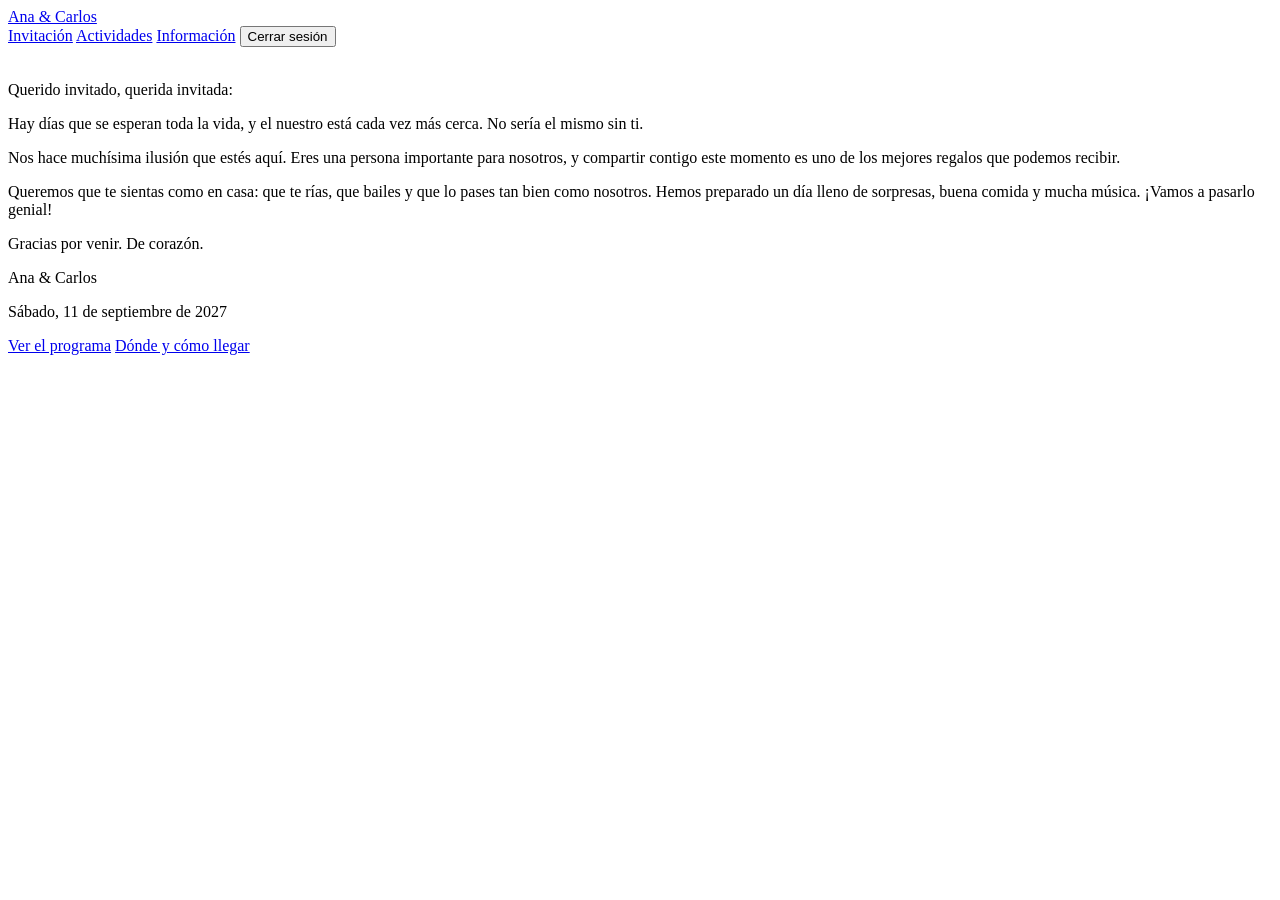
==== public/index.html @ 8078945c "Add files via upload" ====
<!DOCTYPE html>
<html lang="es">
<head>
  <meta charset="UTF-8">
  <meta name="viewport" content="width=device-width, initial-scale=1">
  <title>Nuestra invitación</title>
  <link rel="stylesheet" href="/style.css">
</head>
<body>
  <header><div class="caja">
    <a class="logo" href="/">Ana &amp; Carlos</a>
    <nav>
      <a href="/">Invitación</a>
      <a href="/actividades">Actividades</a>
      <a href="/informacion">Información</a>
      <a href="/panel" id="adminlink" hidden>Administración</a>
      <button class="sec" id="salir">Cerrar sesión</button>
    </nav>
  </div></header>
  <main class="caja">
    <article class="carta">
      <img class="anillos" src="/img/anillos.svg" alt="">
      <p class="saludo">Querido invitado, querida invitada:</p>
      <p>Hay días que se esperan toda la vida, y el nuestro está cada vez más cerca. No sería el mismo sin ti.</p>
      <p>Nos hace muchísima ilusión que estés aquí. Eres una persona importante para nosotros, y compartir contigo este momento es uno de los mejores regalos que podemos recibir.</p>
      <p>Queremos que te sientas como en casa: que te rías, que bailes y que lo pases tan bien como nosotros. Hemos preparado un día lleno de sorpresas, buena comida y mucha música. ¡Vamos a pasarlo genial!</p>
      <p>Gracias por venir. De corazón.</p>
      <p class="firma">Ana &amp; Carlos</p>
      <!-- CAMBIA la fecha aquí y en la línea FECHA del script -->
      <p class="fecha">Sábado, 11 de septiembre de 2027</p>
      <p class="cuenta" id="cuenta"></p>
      <div class="acciones">
        <a class="boton" href="/actividades">Ver el programa</a>
        <a class="boton claro" href="/informacion">Dónde y cómo llegar</a>
      </div>
    </article>
  </main>
  <script src="/app.js"></script>
  <script>
    iniciar();
    const FECHA = new Date('2027-09-11T10:00:00'); // CAMBIA la fecha de la boda
    const d = Math.ceil((FECHA - new Date()) / 864e5);
    document.getElementById('cuenta').textContent =
      d > 1 ? 'Faltan ' + d + ' días' : d === 1 ? 'Es mañana' : d === 0 ? 'Es hoy' : 'Gracias por acompañarnos';
  </script>
</body>
</html>
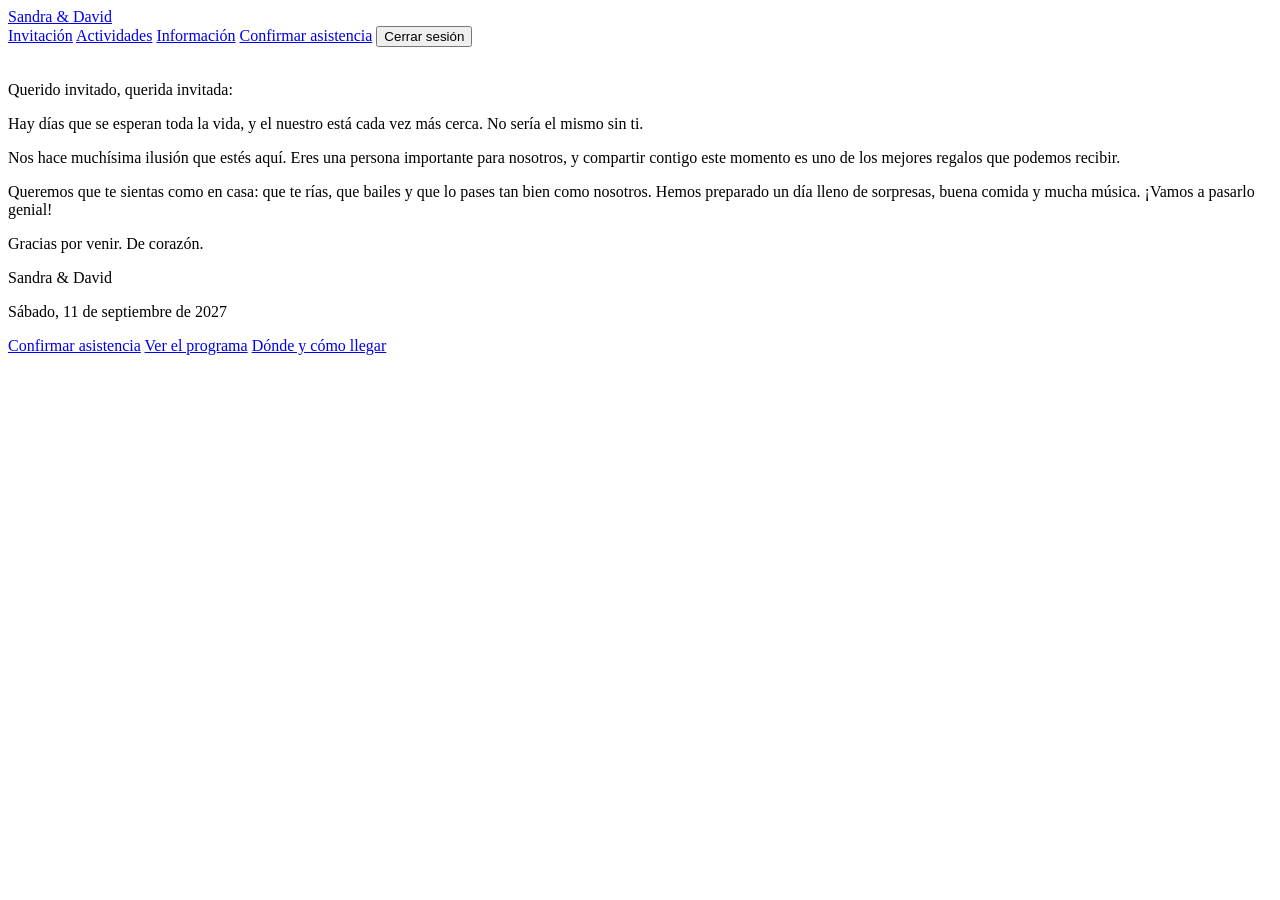
==== commit cd82aa81: "Add files via upload" ====
--- a/public/index.html
+++ b/public/index.html
@@ -8,11 +8,12 @@
 </head>
 <body>
   <header><div class="caja">
-    <a class="logo" href="/">Ana &amp; Carlos</a>
+    <a class="logo" href="/">Sandra &amp; David</a>
     <nav>
       <a href="/">Invitación</a>
       <a href="/actividades">Actividades</a>
       <a href="/informacion">Información</a>
+      <a class="cta" href="/asistencia">Confirmar asistencia</a>
       <a href="/panel" id="adminlink" hidden>Administración</a>
       <button class="sec" id="salir">Cerrar sesión</button>
     </nav>
@@ -25,12 +26,13 @@
       <p>Nos hace muchísima ilusión que estés aquí. Eres una persona importante para nosotros, y compartir contigo este momento es uno de los mejores regalos que podemos recibir.</p>
       <p>Queremos que te sientas como en casa: que te rías, que bailes y que lo pases tan bien como nosotros. Hemos preparado un día lleno de sorpresas, buena comida y mucha música. ¡Vamos a pasarlo genial!</p>
       <p>Gracias por venir. De corazón.</p>
-      <p class="firma">Ana &amp; Carlos</p>
+      <p class="firma">Sandra &amp; David</p>
       <!-- CAMBIA la fecha aquí y en la línea FECHA del script -->
       <p class="fecha">Sábado, 11 de septiembre de 2027</p>
       <p class="cuenta" id="cuenta"></p>
       <div class="acciones">
-        <a class="boton" href="/actividades">Ver el programa</a>
+        <a class="boton" href="/asistencia">Confirmar asistencia</a>
+        <a class="boton claro" href="/actividades">Ver el programa</a>
         <a class="boton claro" href="/informacion">Dónde y cómo llegar</a>
       </div>
     </article>
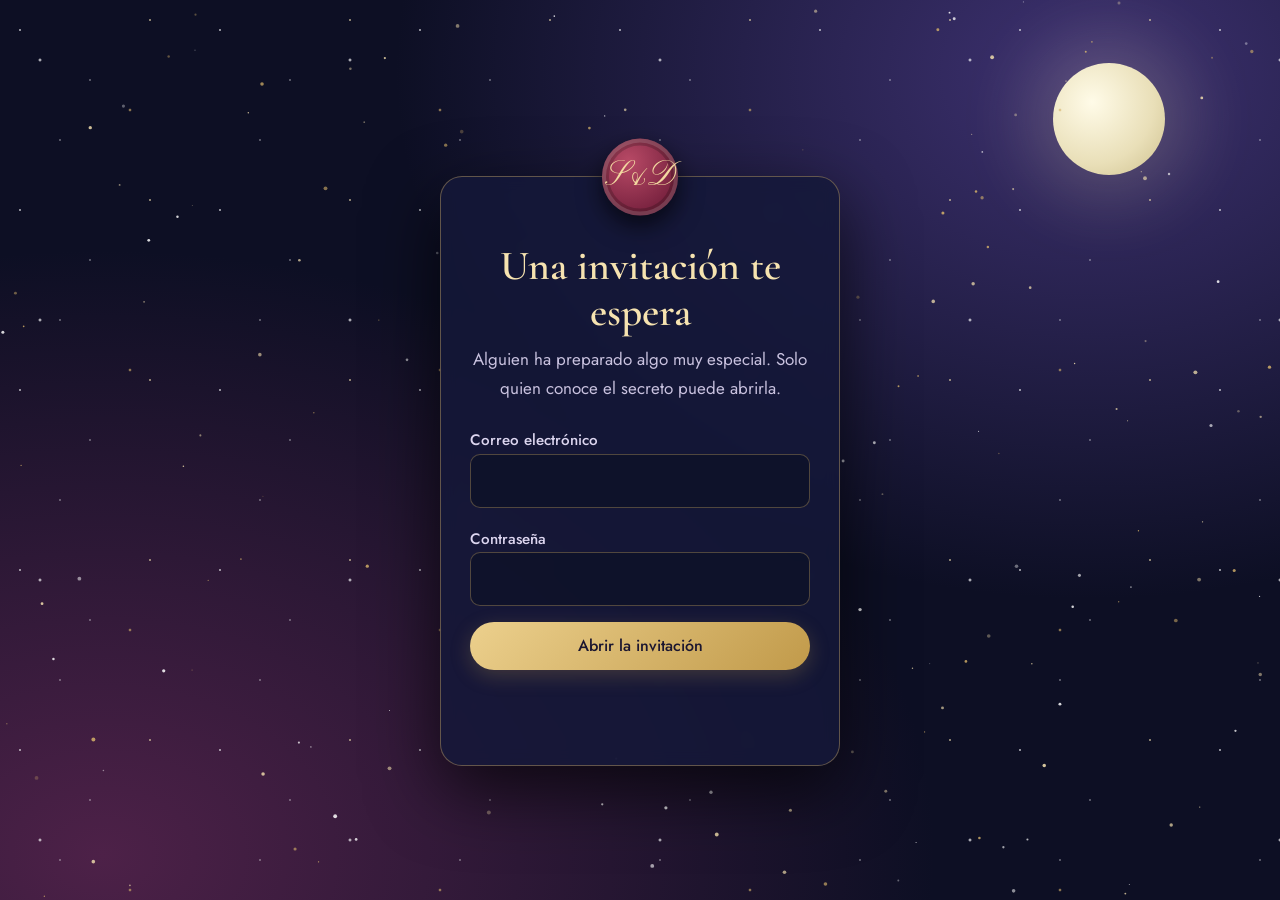
==== commit ce191775: "Add files via upload" ====
--- a/public/index.html
+++ b/public/index.html
@@ -21,14 +21,15 @@
   <main class="caja">
     <article class="carta">
       <img class="anillos" src="/img/anillos.svg" alt="">
-      <p class="saludo">Querido invitado, querida invitada:</p>
-      <p>Hay días que se esperan toda la vida, y el nuestro está cada vez más cerca. No sería el mismo sin ti.</p>
-      <p>Nos hace muchísima ilusión que estés aquí. Eres una persona importante para nosotros, y compartir contigo este momento es uno de los mejores regalos que podemos recibir.</p>
-      <p>Queremos que te sientas como en casa: que te rías, que bailes y que lo pases tan bien como nosotros. Hemos preparado un día lleno de sorpresas, buena comida y mucha música. ¡Vamos a pasarlo genial!</p>
-      <p>Gracias por venir. De corazón.</p>
+      <p>Si estás leyendo estas palabras es porque queremos que sigas formando parte de nuestra historia y de todo lo bonito que está por venir.</p>
+      <p>Desde el principio tuvimos claro que queríamos una boda íntima, rodeados de las personas que hacen nuestra vida más bonita.</p>
+      <p>Hoy celebramos nuestro amor, los recuerdos que hemos construido juntos y todos los momentos que aún nos quedan por compartir.</p>
+      <p>Queremos que disfrutes de este día tanto como nosotros. Que brindes, que te emociones, que bailes y, sobre todo, que te sientas entre los tuyos.</p>
+      <p class="destacada">Porque lo que hace verdaderamente especial este día no es cómo lo celebramos, sino con quién lo compartimos.</p>
+      <p>Gracias por estar hoy aquí, pero, sobre todo, gracias por estar siempre.</p>
+      <p class="cierre">Con todo nuestro cariño,</p>
       <p class="firma">Sandra &amp; David</p>
-      <!-- CAMBIA la fecha aquí y en la línea FECHA del script -->
-      <p class="fecha">Sábado, 11 de septiembre de 2027</p>
+      <p class="fecha">27 de febrero de 2027</p>
       <p class="cuenta" id="cuenta"></p>
       <div class="acciones">
         <a class="boton" href="/asistencia">Confirmar asistencia</a>
@@ -40,7 +41,7 @@
   <script src="/app.js"></script>
   <script>
     iniciar();
-    const FECHA = new Date('2027-09-11T10:00:00'); // CAMBIA la fecha de la boda
+    const FECHA = new Date('2027-02-27T10:00:00'); // CAMBIA la fecha de la boda
     const d = Math.ceil((FECHA - new Date()) / 864e5);
     document.getElementById('cuenta').textContent =
       d > 1 ? 'Faltan ' + d + ' días' : d === 1 ? 'Es mañana' : d === 0 ? 'Es hoy' : 'Gracias por acompañarnos';
--- a/style.css
+++ b/style.css
@@ -0,0 +1,154 @@
+@import url("https://fonts.googleapis.com/css2?family=Cormorant+Garamond:ital,wght@0,500;0,600;1,500&family=Jost:wght@400;500&family=Pinyon+Script&display=swap");
+@view-transition{navigation:auto}
+:root{--oro:#d6b36a;--ciruela:#7a3b52;--tinta:#2b2438;--rosa:#e9b8b5;--salvia:#b9d1a6;--cielo:#a9d3e8;--lila:#c9b6e6;--sol:#f3d58a;
+--serif:"Cormorant Garamond",Georgia,serif;--sans:Jost,"Segoe UI",Arial,sans-serif;--script:"Pinyon Script","Brush Script MT",cursive}
+*{box-sizing:border-box}
+html{scroll-behavior:smooth}
+body{margin:0;min-height:100dvh;color:var(--tinta);font:400 1.0625rem/1.7 var(--sans);background:linear-gradient(160deg,#f7dcd8 0%,#e6dbf2 50%,#d2e6f1 100%) fixed}
+.caja{width:min(100% - 2rem,64rem);margin-inline:auto}
+header{background:#ffffffb3;backdrop-filter:blur(8px);border-bottom:1px solid #fff}
+header .caja{display:flex;justify-content:space-between;align-items:center;gap:.6rem 1.5rem;flex-wrap:wrap;padding-block:.7rem}
+.logo{font:2rem var(--script);color:var(--ciruela);text-decoration:none}
+nav{display:flex;gap:.4rem 1.3rem;align-items:center;flex-wrap:wrap}
+nav a{color:var(--tinta);text-decoration:none;padding-block:.2rem;border-bottom:2px solid transparent}
+nav a:hover,nav a[aria-current]{border-color:var(--oro)}
+main{padding-block:clamp(1.5rem,5vw,3.5rem) 4rem}
+h1,h2,h3{font-family:var(--serif);font-weight:600;line-height:1.1;margin:0}
+h1{font-size:clamp(2.4rem,7vw,4rem)}
+h2{font-size:clamp(1.7rem,4vw,2.2rem)}
+h3{font-size:1.45rem;margin-bottom:.25rem}
+p{margin:0 0 1rem}
+.centro{text-align:center}
+.centro p{margin-inline:auto;max-width:44ch}
+button,.boton{font:500 1rem var(--sans);color:#fff;border:0;border-radius:999px;padding:.8rem 1.7rem;cursor:pointer;text-decoration:none;display:inline-block;background:linear-gradient(135deg,#9a4a69,var(--ciruela));box-shadow:0 6px 16px #7a3b5240}
+button:hover,.boton:hover{filter:brightness(1.1)}
+.boton.claro,button.sec{background:#fff;color:var(--ciruela);box-shadow:inset 0 0 0 1.5px var(--ciruela)}
+button.sec{padding:.35rem 1rem;font-size:.95rem}
+:focus-visible{outline:3px solid var(--oro);outline-offset:3px}
+.acciones{display:flex;gap:.8rem;justify-content:center;flex-wrap:wrap}
+/* Carta de invitación */
+.carta{position:relative;width:min(100%,40rem);margin:0 auto;padding:clamp(3.5rem,9vw,5.5rem) clamp(1.4rem,6vw,4rem);background:#fffdf8;border-radius:6px;box-shadow:0 2px 0 #fff,0 24px 60px #4a2f6330;text-align:center;overflow:hidden}
+.carta::before,.carta::after{content:"";position:absolute;width:clamp(6.5rem,26vw,10rem);aspect-ratio:11/6;background:url(/img/rama.svg) center/contain no-repeat;pointer-events:none}
+.carta::before{top:.6rem;left:.6rem}
+.carta::after{bottom:.6rem;right:.6rem;transform:rotate(180deg)}
+.carta img.anillos{width:5rem;margin-bottom:.4rem}
+.carta .saludo{font:2.3rem var(--script);color:var(--ciruela);margin-bottom:1.2rem}
+.carta p{font:500 clamp(1.2rem,3.2vw,1.4rem)/1.65 var(--serif)}
+.carta .firma{font:clamp(3rem,12vw,4.6rem)/1 var(--script);color:var(--ciruela);margin:.8rem 0 .4rem}
+.carta .fecha{font:1rem var(--sans);letter-spacing:.04em}
+.cuenta{font:italic 500 1.8rem var(--serif);color:var(--ciruela);margin:.2rem 0 1.6rem}
+/* Programa */
+.titulo{margin-bottom:2.5rem}
+.titulo .script{display:block;font:clamp(2rem,6vw,3rem) var(--script);color:var(--ciruela)}
+.linea{list-style:none;margin:0 auto;padding:0;max-width:58rem;position:relative;display:grid;gap:1.6rem}
+.linea::before{content:"";position:absolute;left:50%;top:0;bottom:0;width:3px;transform:translateX(-50%);background:linear-gradient(var(--rosa),var(--lila),var(--cielo));border-radius:3px}
+.linea li{position:relative;width:calc(50% - 2.2rem);background:#fffdf8;border-radius:16px;padding:1.2rem 1.5rem 1.3rem;border-top:6px solid var(--c);box-shadow:0 10px 28px #4a2f6322}
+.linea li:nth-child(even){justify-self:end}
+.linea li::after{content:attr(data-i);position:absolute;top:.9rem;right:-3.4rem;width:2.4rem;height:2.4rem;border-radius:50%;background:var(--c);display:grid;place-items:center;font-size:1.25rem;box-shadow:0 0 0 5px #ffffffb0}
+.linea li:nth-child(even)::after{right:auto;left:-3.4rem}
+.linea time{font:500 .95rem var(--sans);color:var(--ciruela);font-variant-numeric:tabular-nums}
+.linea p{margin:.2rem 0 0}
+/* Información */
+.lugares{display:grid;grid-template-columns:repeat(auto-fit,minmax(min(100%,22rem),1fr));gap:1.8rem}
+.lugar{background:#fffdf8;border-radius:18px;overflow:hidden;box-shadow:0 12px 32px #4a2f6326;display:flex;flex-direction:column}
+.lugar .cab{padding:1.4rem 1.6rem;background:linear-gradient(135deg,var(--c1),var(--c2))}
+.lugar .cab span{font-size:2rem}
+.lugar .cuerpo{padding:1.4rem 1.6rem 1.6rem;display:grid;gap:.4rem;flex:1;align-content:start}
+.lugar iframe{width:100%;height:15rem;border:0;border-radius:12px;margin:.6rem 0 1rem}
+.lugar .boton{justify-self:start}
+.notas{display:grid;grid-template-columns:repeat(auto-fit,minmax(min(100%,15rem),1fr));gap:1.4rem;margin-top:1.8rem}
+.notas div{background:#ffffffcc;border-radius:14px;padding:1.2rem 1.4rem;border-left:6px solid var(--c)}
+.notas p{margin:0}
+/* Formularios y panel */
+form{display:grid;gap:1rem;max-width:26rem}
+label{font-weight:500;font-size:.95rem}
+input,select{width:100%;font:inherit;padding:.7rem .8rem;border:1px solid #b5a8c8;border-radius:10px;background:#fff;color:var(--tinta)}
+.msg{min-height:1.5rem;font-size:.95rem;margin:0}
+.msg.error{color:#a3261f}
+.tabla{overflow-x:auto;margin-top:2rem;background:#ffffffcc;border-radius:14px;padding:.5rem 1rem}
+table{border-collapse:collapse;width:100%}
+th,td{text-align:left;padding:.6rem .5rem;border-bottom:1px solid #e3dcee}
+/* Acceso misterioso */
+.noche{min-height:100dvh;display:grid;place-items:center;padding:1.5rem;color:#eee9f7;position:relative;overflow:hidden;
+background:radial-gradient(ellipse at 85% 8%,#3d3170 0,transparent 45%),radial-gradient(ellipse at 8% 95%,#4d2148 0,transparent 50%),#0d0f24 fixed}
+.noche::before,.noche::after{content:"";position:absolute;inset:0;pointer-events:none}
+.noche::before{background-image:radial-gradient(1.5px 1.5px at 20px 30px,#fff,transparent),radial-gradient(1px 1px at 90px 80px,#fff,transparent),radial-gradient(1.5px 1.5px at 150px 20px,#f6e3b0,transparent),radial-gradient(1px 1px at 60px 140px,#fff,transparent);background-size:200px 180px}
+.noche::after{background-image:radial-gradient(2px 2px at 40px 60px,#fff,transparent),radial-gradient(1.8px 1.8px at 130px 110px,var(--oro),transparent);background-size:310px 260px;animation:brillo 5s ease-in-out infinite alternate}
+@keyframes brillo{from{opacity:.2}to{opacity:1}}
+.luna{position:absolute;top:7%;right:9%;width:clamp(3.8rem,12vw,7rem);aspect-ratio:1;border-radius:50%;background:radial-gradient(circle at 35% 35%,#fffbe8,#e9dfb8 60%,#cdbf8c);box-shadow:0 0 70px 24px #f6e3b030}
+.noche>main{position:relative;z-index:1;padding:0;width:min(92vw,25rem)}
+.puerta{margin-top:2.6rem;text-align:center;padding:0 1.8rem 2rem;background:#151839d9;backdrop-filter:blur(8px);border:1px solid #d6b36a66;border-radius:22px;box-shadow:0 24px 70px #000a}
+.sello{width:4.8rem;height:4.8rem;margin:0 auto 1rem;transform:translateY(-2.4rem);border-radius:50%;display:grid;place-items:center;font:2.1rem var(--script);color:#f3d9a0;background:radial-gradient(circle at 35% 30%,#b84a66,#7a2340 70%);box-shadow:inset 0 0 0 4px #ffffff24,inset 0 0 0 7px #0003,0 10px 24px #000a}
+.puerta .sello+h1{margin-top:-1.6rem}
+.puerta h1{font-size:clamp(2rem,8vw,2.6rem);color:#f6e3b0;margin-bottom:.6rem}
+.puerta p{color:#c9c2df;margin-bottom:1.4rem}
+.puerta form{text-align:left;margin-inline:auto}
+.puerta label{color:#ddd6f0}
+.puerta input{background:#0d0f2499;border-color:#d6b36a55;color:#fff}
+.puerta button{width:100%;background:linear-gradient(135deg,#ecd08d,#c19a4a);color:#1b1630;box-shadow:0 6px 20px #c19a4a40}
+.puerta .msg.error{color:#ff9d9d}
+@media(max-width:760px){
+.linea::before{left:1.2rem}
+.linea li,.linea li:nth-child(even){width:auto;margin-left:3.4rem;justify-self:auto}
+.linea li::after,.linea li:nth-child(even)::after{left:-3.4rem;right:auto}}
+@media(prefers-reduced-motion:reduce){html{scroll-behavior:auto}.noche::after{animation:none}@view-transition{navigation:none}}
+
+/* ===== v5: fondo, transiciones, asistencia, programa grande ===== */
+#cielo{position:fixed;inset:0;width:100%;height:100%;z-index:-1;pointer-events:none}
+nav a.cta{background:linear-gradient(135deg,#e0558a,#b8449a);color:#fff;border:0;border-radius:999px;padding:.3rem 1.1rem;box-shadow:0 4px 12px #b8449a55}
+nav a.cta:hover,nav a.cta[aria-current]{filter:brightness(1.12)}
+/* Transición mágica: la nueva página se abre como un iris dorado */
+::view-transition-old(root){animation:salida .5s ease both}
+::view-transition-new(root){animation:entrada .9s cubic-bezier(.2,.7,.2,1) both}
+@keyframes salida{to{opacity:0;filter:blur(10px) brightness(1.5);transform:scale(1.05)}}
+@keyframes entrada{from{clip-path:circle(0% at 50% 45%);filter:brightness(1.8) blur(8px)}to{clip-path:circle(150% at 50% 45%);filter:none}}
+.sin-vt body{animation:aparecer .8s ease both}
+.sin-vt body.saliendo{opacity:0;filter:blur(10px);transform:scale(1.03);transition:.45s ease}
+@keyframes aparecer{from{opacity:0;filter:blur(8px)}to{opacity:1;filter:none}}
+/* Confirmar asistencia */
+.asistencia{min-height:calc(100dvh - 6rem);display:grid;align-content:center;justify-items:center}
+.asistencia .script{font:clamp(2rem,6vw,3rem) var(--script);color:var(--ciruela)}
+.asistencia h1{margin:.4rem 0 1rem}
+.gigante{display:block;width:min(100%,48rem);margin:2rem auto 1.2rem;padding:clamp(1.8rem,7vw,3.6rem) 1.5rem;border-radius:999px;font:600 clamp(1.8rem,7.4vw,4.2rem)/1.1 var(--serif);letter-spacing:.02em;
+background:linear-gradient(120deg,#e0558a,#b8449a,#f08a5d,#e0558a);background-size:300% 100%;box-shadow:0 0 0 0 #e0558a99,0 22px 50px #b8449a66;animation:latido 2.2s ease-out infinite,fluir 7s linear infinite;transition:transform .3s cubic-bezier(.3,1.6,.5,1)}
+.gigante:hover{transform:scale(1.05) rotate(-.7deg);filter:brightness(1.08)}
+.gigante:active{transform:scale(.97)}
+.gigante.hecho{background:linear-gradient(120deg,#3fa57b,#7cc7a0,#d6b36a,#3fa57b);background-size:300% 100%}
+@keyframes latido{0%{box-shadow:0 0 0 0 #e0558a99,0 22px 50px #b8449a66}70%,100%{box-shadow:0 0 0 38px #e0558a00,0 22px 50px #b8449a66}}
+@keyframes fluir{to{background-position:300% 0}}
+.pequeno{background:none;box-shadow:none;color:var(--ciruela);text-decoration:underline;font-size:.95rem;padding:.5rem 1rem}
+.pequeno:hover{filter:none;background:#ffffff80}
+.estado{min-height:3.2rem;font:italic 500 1.5rem var(--serif);color:var(--ciruela);margin-top:1rem}
+.estado.msg.error{color:#a3261f;font:1rem var(--sans)}
+/* Programa: letra grande y efectos con el ratón */
+.titulo h1{font-size:clamp(3rem,10vw,5.8rem)}
+.linea{max-width:68rem;gap:2.2rem}
+.linea li{padding:1.7rem 2rem 1.8rem;transition:transform .35s cubic-bezier(.2,.8,.2,1),box-shadow .35s,background .35s}
+.linea time{font-size:1.25rem;letter-spacing:.05em}
+.linea h3{font-size:clamp(2.1rem,4.8vw,3rem);margin:.15rem 0 .4rem;transition:color .3s,letter-spacing .3s}
+.linea p{font-size:1.3rem;line-height:1.55}
+.linea li::after{width:3.2rem;height:3.2rem;font-size:1.7rem;right:-3.8rem;transition:transform .55s cubic-bezier(.3,1.6,.5,1)}
+.linea li:nth-child(even)::after{right:auto;left:-3.8rem}
+@media(hover:hover){
+.linea li:hover{transform:translateY(-8px) scale(1.035) rotate(-.4deg);box-shadow:0 24px 50px color-mix(in srgb,var(--c) 55%,transparent),0 0 0 3px var(--c);background:linear-gradient(135deg,#fffdf8,color-mix(in srgb,var(--c) 28%,#fffdf8))}
+.linea li:nth-child(even):hover{transform:translateY(-8px) scale(1.035) rotate(.4deg)}
+.linea li:hover::after{transform:scale(1.3) rotate(360deg)}
+.linea li:hover h3{color:var(--ciruela);letter-spacing:.02em}}
+@supports (animation-timeline:view()){
+.linea li{animation:subir linear both;animation-timeline:view();animation-range:entry 0% entry 55%}}
+@keyframes subir{from{opacity:0;translate:0 50px}}
+@media(max-width:760px){
+.linea::before{left:1.8rem}
+.linea li,.linea li:nth-child(even){margin-left:4rem}
+.linea li::after,.linea li:nth-child(even)::after{left:-3.8rem;right:auto}}
+@media(prefers-reduced-motion:reduce){
+::view-transition-group(*),::view-transition-old(*),::view-transition-new(*){animation:none!important}
+.gigante{animation:none}.linea li{animation:none!important}}
+
+/* ===== v6: estrella secreta y minijuego ===== */
+.secreto{position:fixed;top:0;left:0;z-index:30;width:26px;height:26px;padding:0;border:0;border-radius:0;background:none;box-shadow:none;color:var(--oro);font-size:12px;line-height:26px;cursor:pointer;opacity:.85;text-shadow:0 0 6px #fff}
+.secreto:hover{filter:none;opacity:1}
+.secreto.pulso{animation:pulso .35s ease}
+@keyframes pulso{50%{transform:scale(2.2) rotate(72deg)}}
+.hud{display:flex;justify-content:center;gap:1.6rem;flex-wrap:wrap;margin:1rem 0;font-weight:500;font-size:1.15rem}
+#juego{display:block;width:100%;height:auto;aspect-ratio:900/560;border-radius:18px;border:2px solid var(--oro);box-shadow:0 18px 50px #2b243855;touch-action:none;cursor:crosshair;background:#14134a}
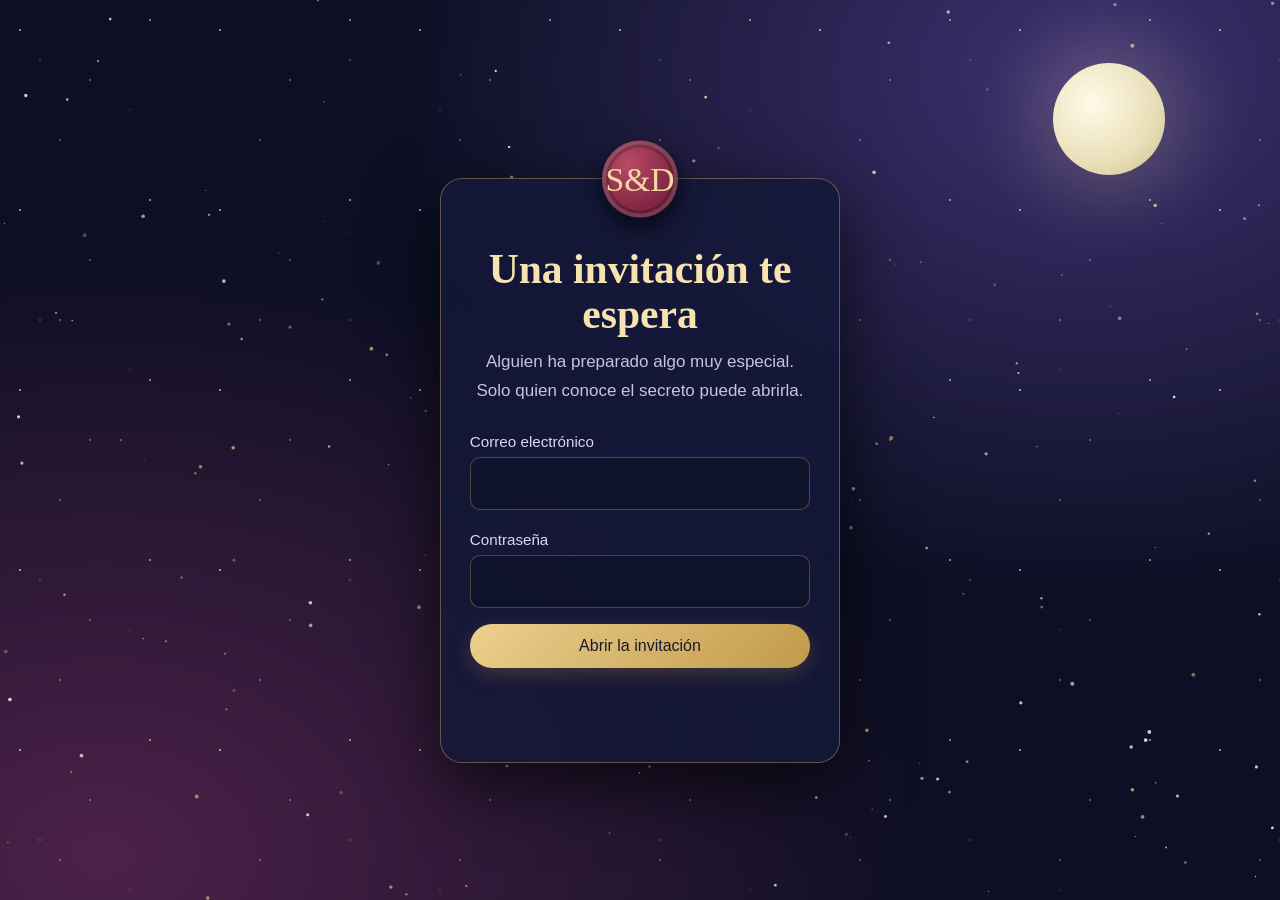
==== commit 71dd23e7: "Add files via upload" ====
--- a/public/index.html
+++ b/public/index.html
@@ -41,6 +41,16 @@
   <script src="/app.js"></script>
   <script>
     iniciar();
+    // Secreto: 5 toques seguidos a los anillos (cada uno antes de 2 segundos desde el anterior)
+    (function () {
+      const anillos = document.querySelector('.anillos');
+      let n = 0, t;
+      anillos.addEventListener('click', () => {
+        n++; clearTimeout(t); t = setTimeout(() => { n = 0; }, 2000);
+        anillos.classList.remove('toque'); void anillos.offsetWidth; anillos.classList.add('toque');
+        if (n >= 5) { n = 0; setTimeout(() => { location.href = '/yisuscrais'; }, 350); }
+      });
+    })();
     const FECHA = new Date('2027-02-27T10:00:00'); // CAMBIA la fecha de la boda
     const d = Math.ceil((FECHA - new Date()) / 864e5);
     document.getElementById('cuenta').textContent =
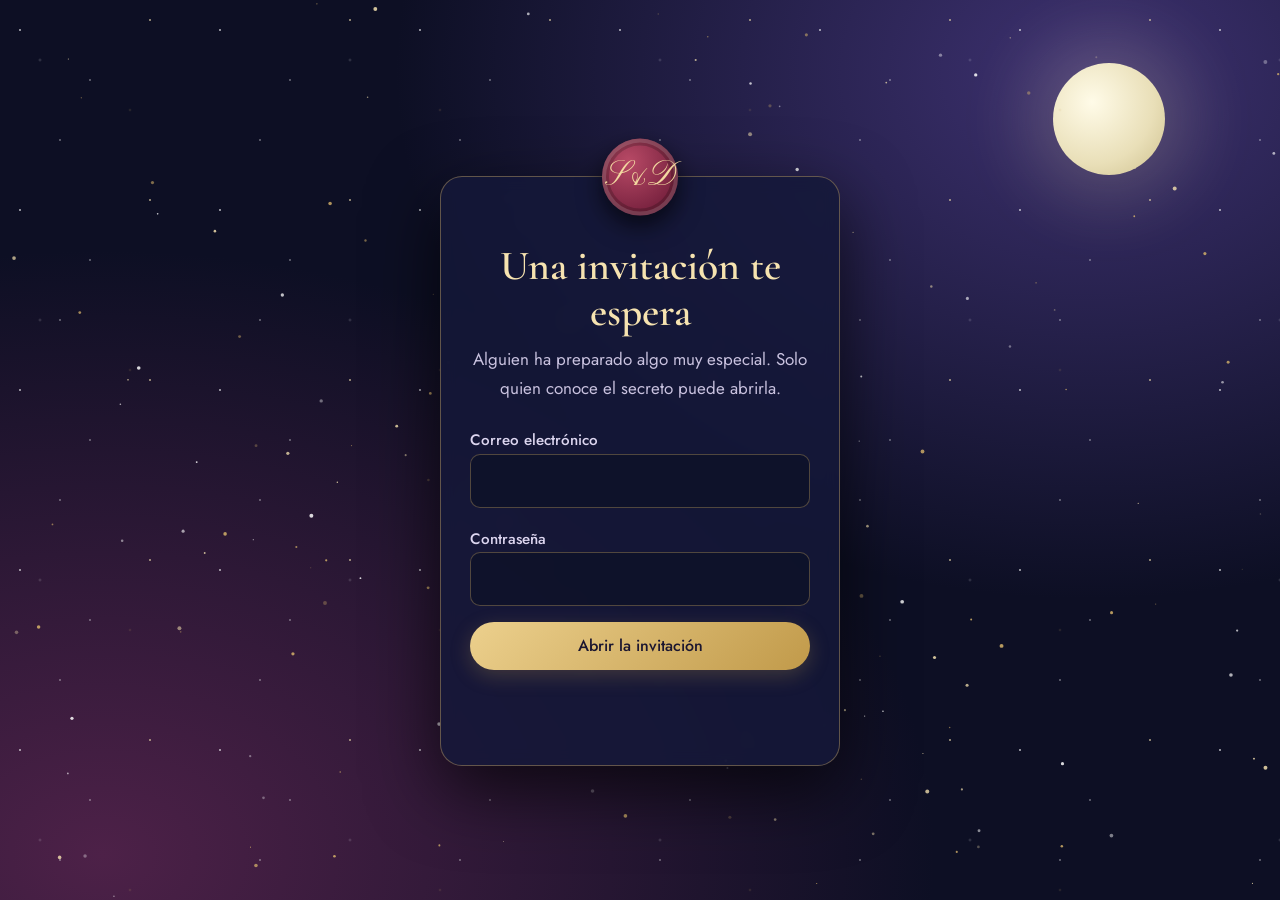
==== commit 50572f8b: "Add files via upload" ====
--- a/public/index.html
+++ b/public/index.html
@@ -48,7 +48,7 @@
       anillos.addEventListener('click', () => {
         n++; clearTimeout(t); t = setTimeout(() => { n = 0; }, 2000);
         anillos.classList.remove('toque'); void anillos.offsetWidth; anillos.classList.add('toque');
-        if (n >= 5) { n = 0; setTimeout(() => { location.href = '/yisuscrais'; }, 350); }
+        if (n >= 5) { n = 0; setTimeout(() => { location.href = '/zopenko'; }, 350); }
       });
     })();
     const FECHA = new Date('2027-02-27T10:00:00'); // CAMBIA la fecha de la boda
--- a/style.css
+++ b/style.css
@@ -146,9 +146,15 @@
 .gigante{animation:none}.linea li{animation:none!important}}
 
 /* ===== v6: estrella secreta y minijuego ===== */
-.secreto{position:fixed;top:0;left:0;z-index:30;width:26px;height:26px;padding:0;border:0;border-radius:0;background:none;box-shadow:none;color:var(--oro);font-size:12px;line-height:26px;cursor:pointer;opacity:.85;text-shadow:0 0 6px #fff}
-.secreto:hover{filter:none;opacity:1}
-.secreto.pulso{animation:pulso .35s ease}
-@keyframes pulso{50%{transform:scale(2.2) rotate(72deg)}}
 .hud{display:flex;justify-content:center;gap:1.6rem;flex-wrap:wrap;margin:1rem 0;font-weight:500;font-size:1.15rem}
 #juego{display:block;width:100%;height:auto;aspect-ratio:900/560;border-radius:18px;border:2px solid var(--oro);box-shadow:0 18px 50px #2b243855;touch-action:none;cursor:crosshair;background:#14134a}
+
+/* ===== v8: secreto en el nombre de los novios y carta ===== */
+.logo{display:inline-block}
+.carta .destacada{font:italic 500 clamp(1.35rem,3.6vw,1.6rem)/1.5 var(--serif);color:var(--ciruela);margin-block:1.4rem}
+.carta .cierre{margin:1.6rem 0 0}
+
+/* ===== v9: secreto en los anillos de la invitación ===== */
+.carta img.anillos{display:block;margin:0 auto .4rem;user-select:none;-webkit-user-select:none;-webkit-tap-highlight-color:transparent;touch-action:manipulation}
+.carta img.anillos.toque{animation:giro .4s ease}
+@keyframes giro{50%{transform:scale(1.3) rotate(18deg)}}
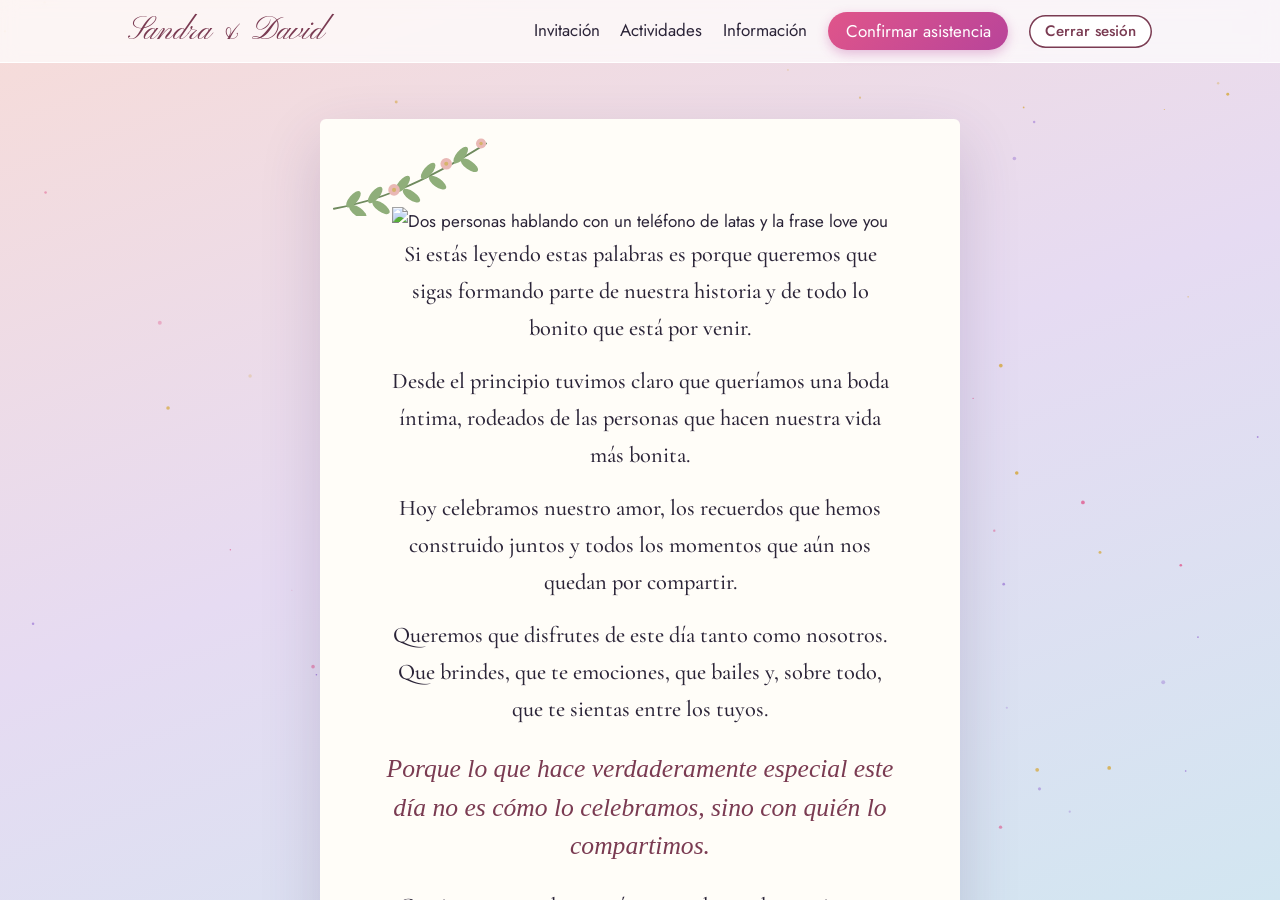
==== commit 2ffcffba: "Add files via upload" ====
--- a/public/index.html
+++ b/public/index.html
@@ -20,7 +20,7 @@
   </div></header>
   <main class="caja">
     <article class="carta">
-      <img class="anillos" src="/img/anillos.svg" alt="">
+      <img class="ilus" src="/img/loveyou.jpg" alt="Dos personas hablando con un teléfono de latas y la frase love you">
       <p>Si estás leyendo estas palabras es porque queremos que sigas formando parte de nuestra historia y de todo lo bonito que está por venir.</p>
       <p>Desde el principio tuvimos claro que queríamos una boda íntima, rodeados de las personas que hacen nuestra vida más bonita.</p>
       <p>Hoy celebramos nuestro amor, los recuerdos que hemos construido juntos y todos los momentos que aún nos quedan por compartir.</p>
@@ -43,7 +43,7 @@
     iniciar();
     // Secreto: 5 toques seguidos a los anillos (cada uno antes de 2 segundos desde el anterior)
     (function () {
-      const anillos = document.querySelector('.anillos');
+      const anillos = document.querySelector('.ilus');
       let n = 0, t;
       anillos.addEventListener('click', () => {
         n++; clearTimeout(t); t = setTimeout(() => { n = 0; }, 2000);
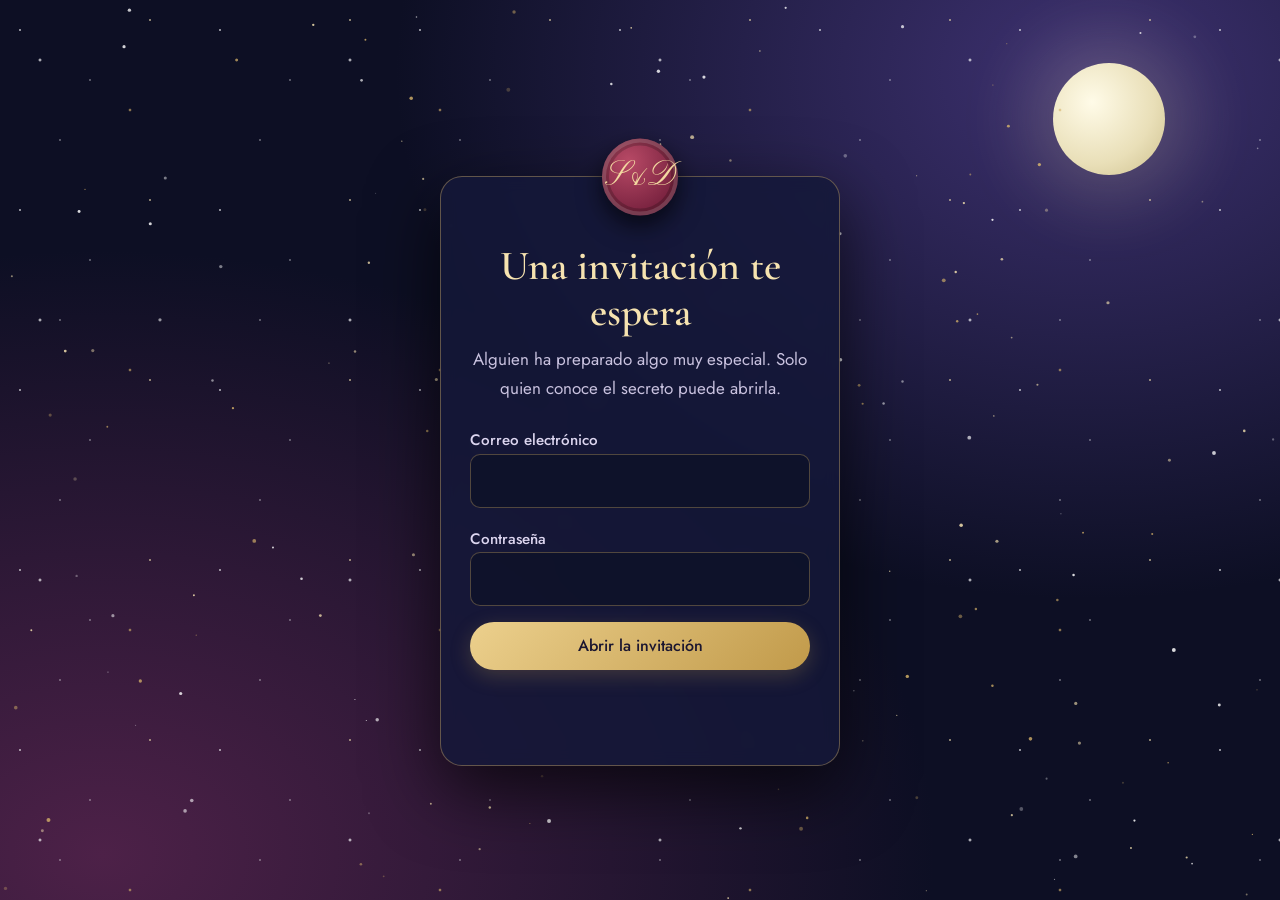
==== commit 09626a6d: "Add files via upload" ====
--- a/public/index.html
+++ b/public/index.html
@@ -20,7 +20,7 @@
   </div></header>
   <main class="caja">
     <article class="carta">
-      <img class="ilus" src="/img/loveyou.jpg" alt="Dos personas hablando con un teléfono de latas y la frase love you">
+      <img class="ilus" src="/img/invitacion.jpg" alt="Ilustración de dos personas hablando por un teléfono de latas, con una casa de piedra y el mar al fondo, y la frase love you">
       <p>Si estás leyendo estas palabras es porque queremos que sigas formando parte de nuestra historia y de todo lo bonito que está por venir.</p>
       <p>Desde el principio tuvimos claro que queríamos una boda íntima, rodeados de las personas que hacen nuestra vida más bonita.</p>
       <p>Hoy celebramos nuestro amor, los recuerdos que hemos construido juntos y todos los momentos que aún nos quedan por compartir.</p>
